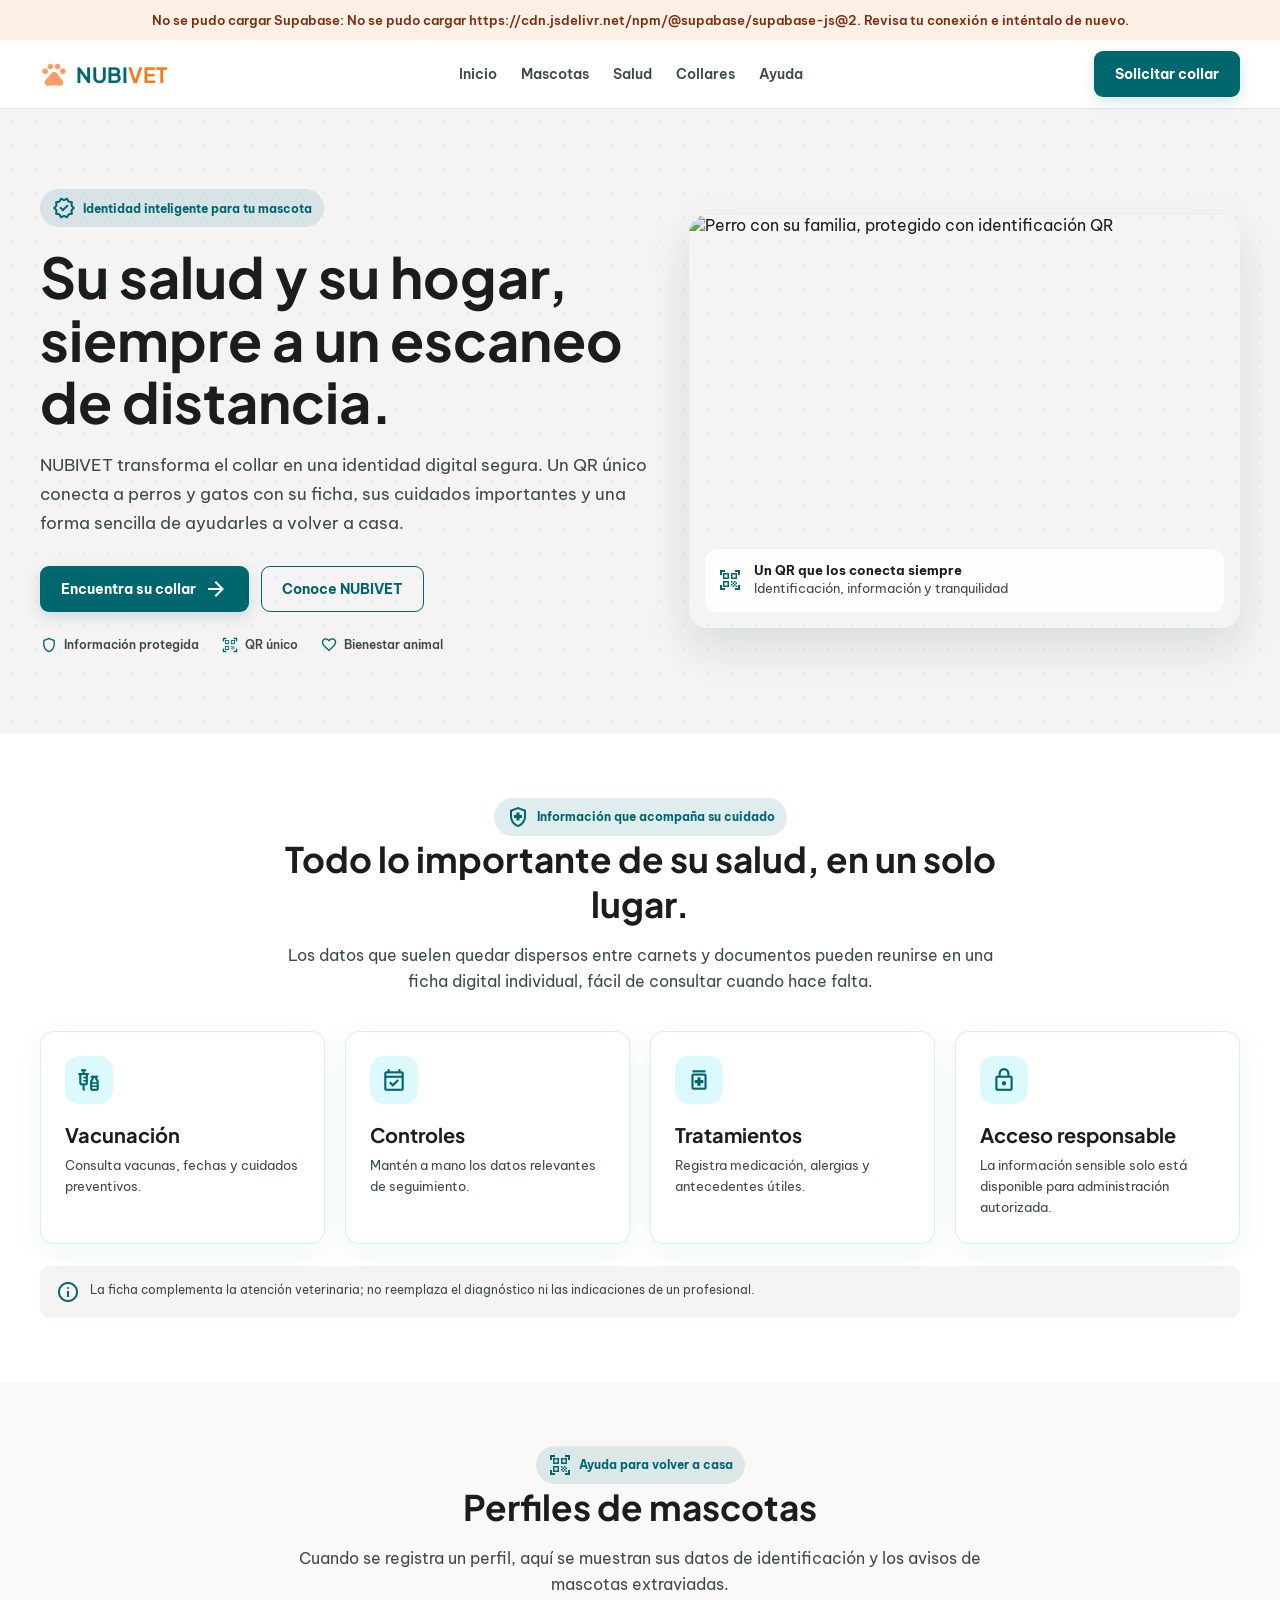
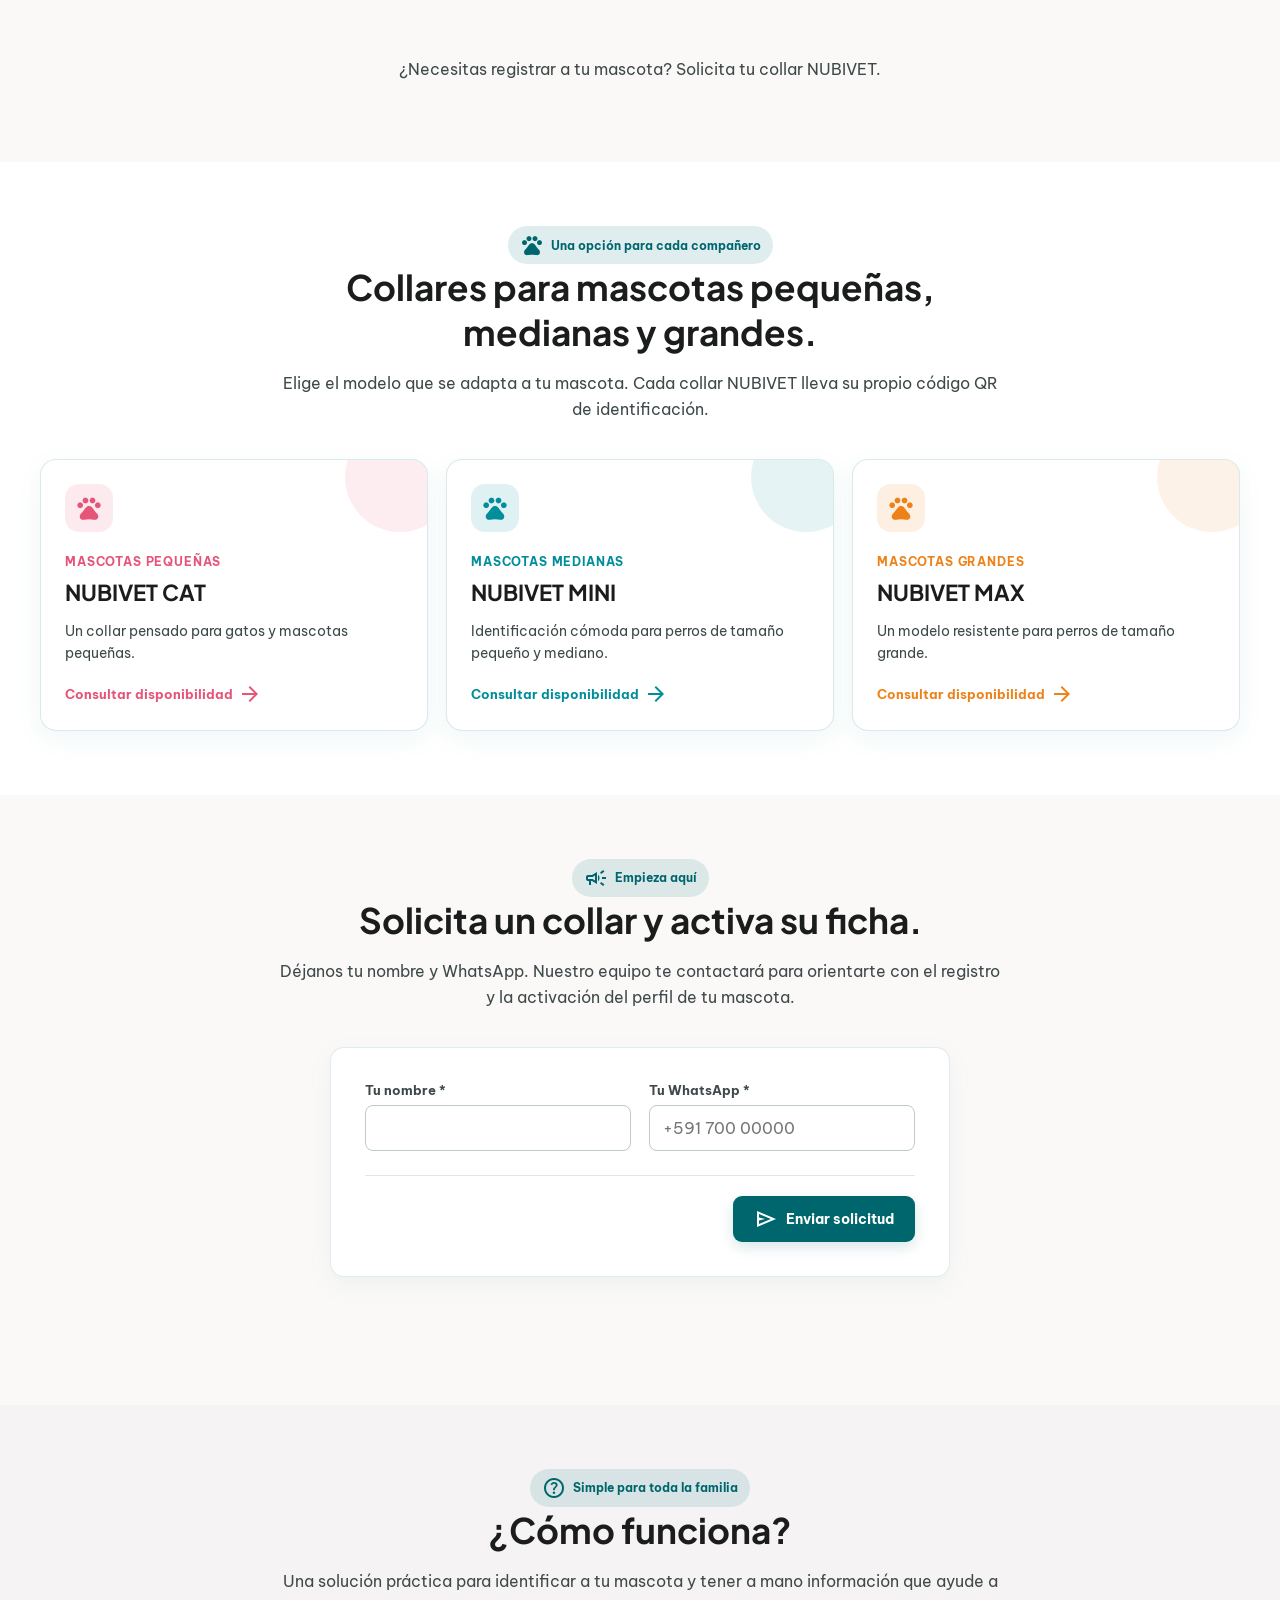
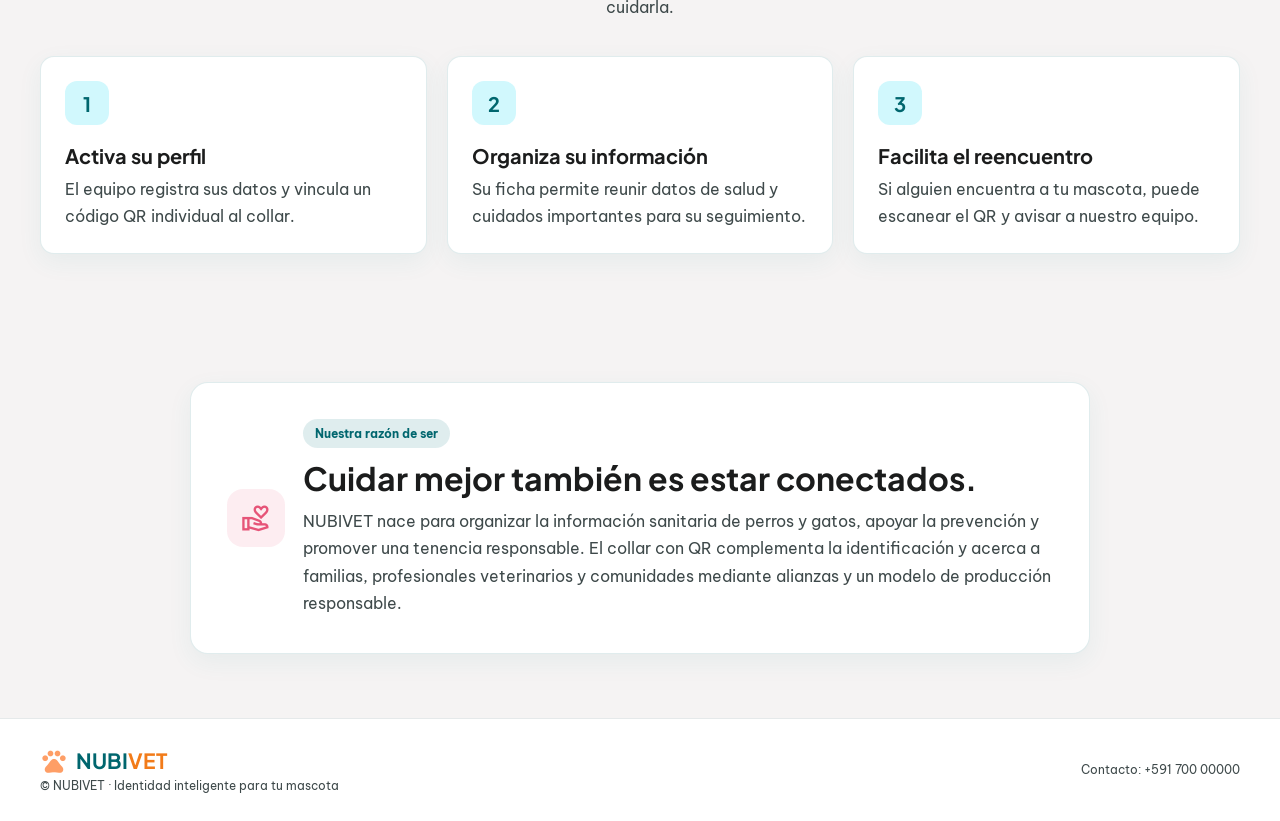
==== index.html @ 635a9600 "Prepare NUBIVET site for deployment Co-authored-by: Copilot <223556219+Copilot@users.noreply.github." ====
<!doctype html>
<html lang="es">
<head>
  <meta charset="utf-8">
  <meta name="viewport" content="width=device-width, initial-scale=1">
  <meta name="description" content="NUBIVET reúne identificación QR e información sanitaria para cuidar mejor a perros y gatos.">
  <meta name="theme-color" content="#00666e">
  <title>NUBIVET | Identidad inteligente para tu mascota</title>
  <link rel="stylesheet" href="styles.css">
  <link href="https://fonts.googleapis.com/css2?family=Material+Symbols+Outlined" rel="stylesheet">
</head>
<body data-page="public" class="page-shell">
  <header class="site-header">
    <div class="container header-inner">
      <a class="brand" href="#inicio"><span class="material-symbols-outlined">pets</span>NUBIVET</a>
      <nav class="desktop-nav" aria-label="Navegación pública">
        <a href="#inicio">Inicio</a><a href="#perdidas">Mascotas</a><a href="#salud">Salud</a><a href="#tamanos">Collares</a><a href="#ayuda">Ayuda</a>
      </nav>
      <a class="btn btn-primary" href="#reportar">Solicitar collar</a>
    </div>
  </header>
  <main>
    <section class="section" data-public-pet-profile hidden></section>
    <section id="inicio" class="hero">
      <div class="container hero-grid">
        <div>
          <div class="eyebrow"><span class="material-symbols-outlined">verified</span>Identidad inteligente para tu mascota</div>
          <h1>Su salud y su hogar, siempre a un escaneo de distancia.</h1>
          <p class="lead">NUBIVET transforma el collar en una identidad digital segura. Un QR único conecta a perros y gatos con su ficha, sus cuidados importantes y una forma sencilla de ayudarles a volver a casa.</p>
          <div class="button-row">
            <a class="btn btn-primary" href="#tamanos">Encuentra su collar <span class="material-symbols-outlined">arrow_forward</span></a>
            <a class="btn btn-secondary" href="#salud">Conoce NUBIVET</a>
          </div>
          <div class="hero-trust"><span><span class="material-symbols-outlined">shield</span>Información protegida</span><span><span class="material-symbols-outlined">qr_code_scanner</span>QR único</span><span><span class="material-symbols-outlined">favorite</span>Bienestar animal</span></div>
        </div>
        <div class="hero-media">
          <img src="https://images.unsplash.com/photo-1552053831-71594a27632d?auto=format&fit=crop&w=1000&q=85" alt="Perro con su familia, protegido con identificación QR">
          <div class="media-note"><span class="material-symbols-outlined">qr_code_scanner</span><div><strong>Un QR que los conecta siempre</strong><br><span class="muted">Identificación, información y tranquilidad</span></div></div>
        </div>
      </div>
    </section>
    <section id="salud" class="section health-section">
      <div class="container">
        <div class="section-heading">
          <div class="eyebrow" style="margin:auto"><span class="material-symbols-outlined">health_and_safety</span>Información que acompaña su cuidado</div>
          <h2>Todo lo importante de su salud, en un solo lugar.</h2>
          <p>Los datos que suelen quedar dispersos entre carnets y documentos pueden reunirse en una ficha digital individual, fácil de consultar cuando hace falta.</p>
        </div>
        <div class="card-grid four">
          <article class="card health-card"><span class="material-symbols-outlined">vaccines</span><h3>Vacunación</h3><p>Consulta vacunas, fechas y cuidados preventivos.</p></article>
          <article class="card health-card"><span class="material-symbols-outlined">event_available</span><h3>Controles</h3><p>Mantén a mano los datos relevantes de seguimiento.</p></article>
          <article class="card health-card"><span class="material-symbols-outlined">medication</span><h3>Tratamientos</h3><p>Registra medicación, alergias y antecedentes útiles.</p></article>
          <article class="card health-card"><span class="material-symbols-outlined">lock</span><h3>Acceso responsable</h3><p>La información sensible solo está disponible para administración autorizada.</p></article>
        </div>
        <div class="health-note"><span class="material-symbols-outlined">info</span><p>La ficha complementa la atención veterinaria; no reemplaza el diagnóstico ni las indicaciones de un profesional.</p></div>
      </div>
    </section>
    <section id="perdidas" class="section">
      <div class="container">
        <div class="section-heading">
          <div class="eyebrow" style="margin:auto"><span class="material-symbols-outlined">qr_code_scanner</span>Ayuda para volver a casa</div>
          <h2>Perfiles de mascotas</h2>
          <p>Cuando se registra un perfil, aquí se muestran sus datos de identificación y los avisos de mascotas extraviadas.</p>
        </div>
        <div id="public-pets" class="card-grid three"></div>
        <p class="muted" style="text-align:center;margin-top:22px">¿Necesitas registrar a tu mascota? <a class="text-link" href="#reportar">Solicita tu collar NUBIVET.</a></p>
      </div>
    </section>
    <section id="tamanos" class="section size-catalog">
      <div class="container">
        <div class="section-heading">
          <div class="eyebrow" style="margin:auto"><span class="material-symbols-outlined">pets</span>Una opción para cada compañero</div>
          <h2>Collares para mascotas pequeñas, medianas y grandes.</h2>
          <p>Elige el modelo que se adapta a tu mascota. Cada collar NUBIVET lleva su propio código QR de identificación.</p>
        </div>
        <div class="size-catalog-grid">
          <article class="size-card size-small"><div class="size-card-icon"><span class="material-symbols-outlined">pets</span></div><span class="size-card-label">Mascotas pequeñas</span><h3>NUBIVET CAT</h3><p>Un collar pensado para gatos y mascotas pequeñas.</p><a class="text-link" data-contact-link href="https://wa.me/59170000000" target="_blank" rel="noopener">Consultar disponibilidad <span class="material-symbols-outlined">arrow_forward</span></a></article>
          <article class="size-card size-medium"><div class="size-card-icon"><span class="material-symbols-outlined">pets</span></div><span class="size-card-label">Mascotas medianas</span><h3>NUBIVET MINI</h3><p>Identificación cómoda para perros de tamaño pequeño y mediano.</p><a class="text-link" data-contact-link href="https://wa.me/59170000000" target="_blank" rel="noopener">Consultar disponibilidad <span class="material-symbols-outlined">arrow_forward</span></a></article>
          <article class="size-card size-large"><div class="size-card-icon"><span class="material-symbols-outlined">pets</span></div><span class="size-card-label">Mascotas grandes</span><h3>NUBIVET MAX</h3><p>Un modelo resistente para perros de tamaño grande.</p><a class="text-link" data-contact-link href="https://wa.me/59170000000" target="_blank" rel="noopener">Consultar disponibilidad <span class="material-symbols-outlined">arrow_forward</span></a></article>
        </div>
      </div>
    </section>
    <section id="reportar" class="section">
      <div class="container">
        <div class="section-heading">
          <div class="eyebrow" style="margin:auto"><span class="material-symbols-outlined">campaign</span>Empieza aquí</div>
          <h2>Solicita un collar y activa su ficha.</h2>
          <p>Déjanos tu nombre y WhatsApp. Nuestro equipo te contactará para orientarte con el registro y la activación del perfil de tu mascota.</p>
        </div>
        <form id="public-report-form" class="form-card" style="max-width:620px">
          <div class="form-grid two">
            <div class="form-field"><label for="public-owner">Tu nombre *</label><input id="public-owner" name="owner" required autocomplete="name"></div>
            <div class="form-field"><label for="public-phone">Tu WhatsApp *</label><input id="public-phone" name="phone" type="tel" required autocomplete="tel" placeholder="+591 700 00000"></div>
          </div>
          <div class="form-actions"><button class="btn btn-primary" type="submit"><span class="material-symbols-outlined">send</span>Enviar solicitud</button></div>
        </form>
      </div>
    </section>
    <section id="ayuda" class="section" style="background:var(--soft)">
      <div class="container">
        <div class="section-heading"><div class="eyebrow" style="margin:auto"><span class="material-symbols-outlined">help</span>Simple para toda la familia</div><h2>¿Cómo funciona?</h2><p>Una solución práctica para identificar a tu mascota y tener a mano información que ayude a cuidarla.</p></div>
        <div class="card-grid three">
          <article class="card"><div class="step-number">1</div><h3>Activa su perfil</h3><p>El equipo registra sus datos y vincula un código QR individual al collar.</p></article>
          <article class="card"><div class="step-number">2</div><h3>Organiza su información</h3><p>Su ficha permite reunir datos de salud y cuidados importantes para su seguimiento.</p></article>
          <article class="card"><div class="step-number">3</div><h3>Facilita el reencuentro</h3><p>Si alguien encuentra a tu mascota, puede escanear el QR y avisar a nuestro equipo.</p></article>
        </div>
      </div>
    </section>
    <section class="section mission-section">
      <div class="container mission-card"><div class="mission-icon"><span class="material-symbols-outlined">volunteer_activism</span></div><div><div class="eyebrow">Nuestra razón de ser</div><h2>Cuidar mejor también es estar conectados.</h2><p>NUBIVET nace para organizar la información sanitaria de perros y gatos, apoyar la prevención y promover una tenencia responsable. El collar con QR complementa la identificación y acerca a familias, profesionales veterinarios y comunidades mediante alianzas y un modelo de producción responsable.</p></div></div>
    </section>
  </main>
  <footer class="site-footer"><div class="container footer-inner"><div><a class="brand" href="#inicio"><span class="material-symbols-outlined">pets</span>NUBIVET</a><div>© <span data-year></span> NUBIVET · Identidad inteligente para tu mascota</div></div><span>Contacto: <a data-contact-text href="https://wa.me/59170000000" target="_blank" rel="noopener">+591 700 00000</a></span></div></footer>
  <nav class="mobile-nav" aria-label="Navegación móvil"><a class="active" href="#inicio"><span class="material-symbols-outlined">home</span>Inicio</a><a href="#perdidas"><span class="material-symbols-outlined">pets</span>Mascotas</a><a href="#salud"><span class="material-symbols-outlined">health_and_safety</span>Salud</a><a href="#tamanos"><span class="material-symbols-outlined">shopping_bag</span>Collares</a></nav>
  <script src="app.js"></script>
</body>
</html>
---- styles.css ----
@import url('https://fonts.googleapis.com/css2?family=Be+Vietnam+Pro:wght@400;500;600;700&family=Plus+Jakarta+Sans:wght@600;700;800&display=swap');

:root { --cream:#fbf9f8; --surface:#fff; --soft:#f5f3f3; --ink:#1b1c1c; --muted:#3e494a; --teal:#00666e; --teal-deep:#1d8089; --cyan:#9af0fa; --orange:#fe9e66; --rust:#944a19; --red:#ba1a1a; --red-soft:#ffdad6; --line:#bdc9ca; }
* { box-sizing:border-box; }
html { scroll-behavior:smooth; }
body { margin:0; background:var(--cream); color:var(--ink); font-family:'Be Vietnam Pro',sans-serif; }
h1,h2,h3,h4 { font-family:'Plus Jakarta Sans',sans-serif; }
a { color:inherit; text-decoration:none; }
button,input,select,textarea { font:inherit; }
.page-shell { min-height:100vh; display:flex; flex-direction:column; }
.container { width:min(1200px,calc(100% - 32px)); margin-inline:auto; }
.site-header { position:sticky; top:0; z-index:30; background:rgba(255,255,255,.94); backdrop-filter:blur(12px); border-bottom:1px solid rgba(189,201,202,.45); }
.header-inner { min-height:68px; display:flex; align-items:center; justify-content:space-between; gap:16px; }
.brand { display:inline-flex; align-items:center; gap:8px; color:var(--teal); font:700 21px 'Plus Jakarta Sans',sans-serif; }
.brand .material-symbols-outlined { color:var(--orange); font-size:28px; }
.brand-name { display:inline-flex; }
.brand-name span:last-child { color:#f27b19; }
.cloud-notice { position:relative; z-index:45; display:flex; justify-content:center; padding:12px 18px; color:#07545b; background:#e2f4f3; text-align:center; font-size:13px; font-weight:600; }
.cloud-notice.error { color:#7c2d12; background:#fff0e5; }
.cloud-notice[hidden] { display:none; }
body[data-page="panel"]:not(.cloud-ready) .dashboard-layout { display:none; }
.desktop-nav { display:none; align-items:center; gap:24px; color:var(--muted); font-size:14px; font-weight:600; }
.desktop-nav a:hover,.text-link:hover { color:var(--teal); }
.nav-actions { display:flex; align-items:center; gap:8px; }
.icon-btn { width:40px; height:40px; display:grid; place-items:center; border:0; background:transparent; color:var(--teal); cursor:pointer; border-radius:50%; }
.icon-btn:hover { background:var(--soft); }
main { flex:1; }
.hero { background:var(--soft); position:relative; overflow:hidden; padding:56px 0 64px; }
.hero::before { content:''; position:absolute; inset:0; opacity:.35; background-image:radial-gradient(var(--cyan) 1px,transparent 1px); background-size:24px 24px; }
.hero-grid { position:relative; display:grid; gap:40px; align-items:center; }
.hero-trust { display:flex; flex-wrap:wrap; gap:14px 22px; margin-top:24px; color:var(--muted); font-size:12px; font-weight:600; }
.hero-trust span { display:inline-flex; align-items:center; gap:6px; }
.hero-trust .material-symbols-outlined { color:var(--teal); font-size:18px; }
.eyebrow,.status-chip { display:inline-flex; align-items:center; gap:7px; width:max-content; border-radius:999px; padding:7px 12px; font-size:12px; font-weight:700; }
.eyebrow { color:var(--teal); background:rgba(29,128,137,.14); }
.hero h1 { font-size:clamp(2rem,7vw,3.5rem); line-height:1.12; margin:18px 0; max-width:680px; }
.lead { color:var(--muted); font-size:17px; line-height:1.7; max-width:650px; }
.button-row { display:flex; flex-wrap:wrap; gap:12px; margin-top:28px; }
.btn { display:inline-flex; align-items:center; justify-content:center; gap:8px; min-height:46px; padding:0 20px; border:1px solid transparent; border-radius:9px; cursor:pointer; font-weight:700; font-size:14px; transition:.2s ease; }
.btn-primary { color:#fff; background:var(--teal); box-shadow:0 5px 14px rgba(0,102,110,.16); }
.btn-primary:hover { background:var(--teal-deep); transform:translateY(-1px); }
.btn-secondary { color:var(--teal); border-color:var(--teal); background:transparent; }
.btn-secondary:hover { background:rgba(0,102,110,.07); }
.btn-danger { background:var(--red); color:#fff; }
.hero-media { position:relative; border-radius:18px; overflow:hidden; box-shadow:0 18px 45px rgba(0,60,65,.12); }
.hero-media img { display:block; width:100%; aspect-ratio:4/3; object-fit:cover; }
.media-note { position:absolute; left:16px; right:16px; bottom:16px; display:flex; align-items:center; gap:12px; padding:13px; border-radius:12px; background:rgba(255,255,255,.91); backdrop-filter:blur(10px); font-size:13px; }
.media-note .material-symbols-outlined { color:var(--teal); }
.section { padding:64px 0; }
.section-heading { text-align:center; max-width:720px; margin:0 auto 36px; }
.section-heading h2 { font-size:clamp(1.65rem,5vw,2.2rem); margin:0 0 10px; }
.section-heading p,.muted { color:var(--muted); line-height:1.65; }
.card-grid { display:grid; grid-template-columns:1fr; gap:20px; }
.card-grid.four { grid-template-columns:1fr; }
.health-section { background:#fff; }
.health-card .material-symbols-outlined { display:grid; place-items:center; width:48px; height:48px; margin-bottom:18px; border-radius:14px; color:var(--teal); background:rgba(154,240,250,.35); font-size:26px; }
.health-card h3 { margin-bottom:8px; }
.health-card p { color:var(--muted); font-size:13px; line-height:1.65; }
.health-note { display:flex; align-items:flex-start; gap:10px; margin-top:22px; padding:14px 16px; border-radius:10px; color:var(--muted); background:var(--soft); font-size:12px; line-height:1.6; }
.health-note .material-symbols-outlined { flex:0 0 auto; color:var(--teal); }
.health-note p { margin:0; }
.mission-section { background:var(--soft); }
.mission-card { display:grid; gap:18px; align-items:center; max-width:900px; padding:28px; border:1px solid rgba(0,102,110,.12); border-radius:18px; background:#fff; box-shadow:0 8px 24px rgba(45,139,148,.07); }
.mission-icon { display:grid; place-items:center; width:58px; height:58px; border-radius:16px; color:#e65478; background:rgba(230,84,120,.1); }
.mission-icon .material-symbols-outlined { font-size:30px; }
.mission-card h2 { margin:10px 0; font-size:clamp(1.5rem,4vw,2rem); }
.mission-card p { margin:0; color:var(--muted); line-height:1.7; }
.card { background:var(--surface); border:1px solid rgba(0,102,110,.12); border-radius:14px; padding:24px; box-shadow:0 8px 24px rgba(45,139,148,.07); }
.step-number { width:44px; height:44px; display:grid; place-items:center; margin-bottom:18px; border-radius:12px; color:var(--teal); background:rgba(154,240,250,.45); font:700 20px 'Plus Jakarta Sans',sans-serif; }
.card h3 { margin:0 0 8px; font-size:20px; }
.card p { margin:0; color:var(--muted); line-height:1.65; }
.photo-strip { aspect-ratio:4/3; margin-top:20px; border-radius:9px; overflow:hidden; background:var(--soft); }
.photo-strip img { width:100%; height:100%; object-fit:contain; background:var(--soft); }
.site-footer { margin-top:auto; padding:28px 0 88px; border-top:1px solid rgba(189,201,202,.4); background:#fff; }
.footer-inner { display:flex; flex-direction:column; gap:18px; color:var(--muted); font-size:12px; }
.footer-links { display:flex; flex-wrap:wrap; gap:18px; }
.mobile-nav { position:fixed; left:0; right:0; bottom:0; z-index:25; display:flex; justify-content:space-around; padding:8px 10px calc(8px + env(safe-area-inset-bottom)); background:rgba(255,255,255,.96); border-top:1px solid rgba(189,201,202,.5); box-shadow:0 -4px 16px rgba(0,0,0,.06); }
.mobile-nav a { display:flex; flex-direction:column; align-items:center; gap:2px; padding:5px 9px; border-radius:10px; color:var(--muted); font-size:10px; font-weight:600; }
.mobile-nav a.active { color:#fff; background:var(--teal-deep); }
.page-title { padding:44px 0 28px; text-align:center; }
.page-title h1 { margin:0 0 12px; font-size:clamp(1.9rem,6vw,2.7rem); }
.form-card { max-width:820px; margin:0 auto 64px; padding:22px; background:#fff; border:1px solid rgba(0,102,110,.12); border-radius:14px; box-shadow:0 8px 24px rgba(45,139,148,.07); }
.form-grid { display:grid; gap:18px; }
.form-field label { display:block; margin-bottom:7px; color:var(--muted); font-size:13px; font-weight:700; }
.form-field input,.form-field select,.form-field textarea { width:100%; border:1px solid var(--line); border-radius:8px; padding:12px 13px; color:var(--ink); background:#fff; outline:0; }
.form-field textarea { min-height:120px; resize:vertical; }
.form-field input:focus,.form-field select:focus,.form-field textarea:focus { border-color:var(--teal); box-shadow:0 0 0 3px rgba(0,102,110,.12); }
.upload { display:grid; place-items:center; min-height:130px; border:2px dashed rgba(0,102,110,.35); border-radius:9px; color:var(--teal); text-align:center; cursor:pointer; background:var(--soft); }
.upload input { display:none; }
.form-actions { display:flex; justify-content:flex-end; gap:12px; margin-top:24px; padding-top:20px; border-top:1px solid rgba(189,201,202,.45); }
.profile-wrap { max-width:620px; margin:0 auto 64px; background:#fff; box-shadow:0 10px 28px rgba(45,139,148,.1); }
.pet-profile-link { display:block; }
.pet-profile-link:hover h3 { color:var(--teal); }
[data-public-pet-profile] { max-width:620px; margin-inline:auto; padding-top:42px; }
[data-public-pet-profile][hidden] { display:none; }
[data-public-pet-profile] .profile-photo { border-radius:14px 14px 0 0; overflow:hidden; }
[data-public-pet-profile] .profile-photo img { aspect-ratio:4/3; }
[data-public-pet-profile] .profile-content { background:#fff; border:1px solid rgba(0,102,110,.12); border-top:0; border-radius:0 0 14px 14px; box-shadow:0 8px 24px rgba(45,139,148,.07); }
[data-public-pet-profile] .profile-content h1 { margin:0; font-size:32px; }
.profile-only > *:not(main),.profile-only main > *:not([data-public-pet-profile]) { display:none; }
.profile-only main { min-height:100vh; }
.profile-only [data-public-pet-profile] { padding:32px 16px 64px; }
.lost-banner { display:flex; justify-content:center; align-items:center; gap:8px; padding:13px 16px; color:#fff; background:var(--red); font:700 17px 'Plus Jakarta Sans',sans-serif; text-align:center; }
.profile-photo { position:relative; }
.profile-photo img { display:block; width:100%; aspect-ratio:4/3; object-fit:contain; background:var(--soft); }
.profile-caption { position:absolute; left:0; right:0; bottom:0; padding:28px 20px 18px; color:#fff; background:linear-gradient(transparent,rgba(0,0,0,.65)); }
.profile-caption h1 { margin:0 0 3px; font-size:32px; }
.profile-content { display:grid; gap:22px; padding:22px; }
.profile-actions { display:flex; flex-wrap:wrap; gap:10px; }
.profile-actions .btn { flex:1 1 180px; }
.profile-content h2 { margin:0 0 7px; color:var(--teal); font-size:13px; letter-spacing:.06em; }
.profile-content p,.profile-content li { color:var(--muted); line-height:1.6; }
.profile-content ul { margin:0; padding-left:20px; }
.action-stack { display:grid; gap:10px; }
.whatsapp { background:#25d366; color:#fff; }
.dashboard-layout { display:flex; min-height:100vh; }
.dashboard-sidebar { display:none; width:250px; flex:0 0 250px; padding:24px 14px; background:var(--soft); border-right:1px solid rgba(189,201,202,.45); }
.dashboard-sidebar .admin-nav { display:grid; gap:7px; margin-top:26px; }
.admin-nav-button { display:flex; align-items:center; gap:10px; width:100%; padding:12px; border:0; border-radius:8px; color:var(--muted); background:transparent; text-align:left; font-size:14px; font-weight:600; cursor:pointer; }
.admin-nav-button.active,.admin-nav-button:hover { color:#fff; background:var(--teal-deep); }
.admin-view { display:none; }
.admin-view.active { display:block; animation:admin-view-in .18s ease-out; }
.dashboard-mobile-header { display:flex; align-items:center; justify-content:space-between; margin-bottom:24px; }
.dashboard-number { display:block; margin:14px 0 4px; color:var(--teal); font:700 32px 'Plus Jakarta Sans',sans-serif; }
.acquisition-card { display:flex; align-items:center; justify-content:space-between; gap:18px; margin-top:24px; }
@keyframes admin-view-in { from { opacity:0; transform:translateY(5px); } to { opacity:1; transform:none; } }
.dashboard-sidebar nav { display:grid; gap:7px; margin-top:26px; }
.dashboard-sidebar a { display:flex; align-items:center; gap:10px; padding:12px; border-radius:8px; color:var(--muted); font-size:14px; font-weight:600; }
.dashboard-sidebar a.active,.dashboard-sidebar a:hover { color:#fff; background:var(--teal-deep); }
.dashboard-main { flex:1; min-width:0; padding:24px 16px 88px; }
.dashboard-header { display:flex; flex-direction:column; gap:16px; margin-bottom:24px; }
.dashboard-header h1 { margin:0 0 6px; font-size:clamp(1.7rem,5vw,2.2rem); }
.search { width:100%; padding:12px 14px; border:1px solid var(--line); border-radius:8px; background:#fff; }
.stats { display:grid; grid-template-columns:1fr; gap:16px; margin-bottom:28px; }
.stat strong { display:block; margin-top:8px; color:var(--teal); font:700 34px 'Plus Jakarta Sans',sans-serif; }
.stat.alert strong { color:var(--red); }
.stat.success strong { color:var(--rust); }
.report-grid { display:grid; grid-template-columns:1fr; gap:18px; }
.report-card { padding:0; overflow:hidden; }
.report-card img { display:block; width:100%; height:220px; object-fit:contain; background:var(--soft); }
.report-card .photo-strip img { height:100%; }
.photo-strip img { height:100%; object-fit:contain; background:var(--soft); }
.report-body { padding:18px; }
.report-body h3 { margin:0 0 4px; }
.report-body p { margin:0 0 12px; color:var(--muted); font-size:13px; }
.report-meta { display:grid; gap:6px; color:var(--muted); font-size:13px; }
.status-chip { color:#fff; background:var(--red); }
.status-chip.seen { background:var(--rust); }
.report-head { display:flex; align-items:start; justify-content:space-between; gap:10px; }
.report-badges { display:grid; justify-items:end; gap:6px; flex:0 0 auto; }
.size-chip { width:max-content; border-radius:999px; padding:6px 10px; color:var(--teal); background:rgba(0,102,110,.1); font-size:11px; font-weight:700; }
.upload.has-preview { padding:12px; gap:10px; }
.upload-preview { display:block; width:auto !important; max-width:100%; max-height:240px; object-fit:contain; border-radius:8px; background:#fff; }
.size-catalog { background:#fff; }
.size-catalog-grid { display:grid; grid-template-columns:1fr; gap:18px; }
.size-card { position:relative; overflow:hidden; padding:24px; border:1px solid rgba(0,102,110,.14); border-radius:16px; background:#fff; box-shadow:0 8px 24px rgba(45,139,148,.07); }
.size-card::after { position:absolute; right:-28px; top:-38px; width:110px; height:110px; border-radius:50%; background:var(--size-accent); opacity:.1; content:''; }
.size-card-icon { display:grid; place-items:center; width:48px; height:48px; margin-bottom:18px; border-radius:14px; color:var(--size-accent); background:color-mix(in srgb,var(--size-accent),transparent 88%); }
.size-card-icon .material-symbols-outlined { font-size:28px; }
.size-card-label { color:var(--size-accent); font-size:12px; font-weight:700; text-transform:uppercase; letter-spacing:.07em; }
.size-card h3 { margin:8px 0; font-size:22px; }
.size-card p { min-height:48px; color:var(--muted); font-size:14px; line-height:1.6; }
.size-card .text-link { display:inline-flex; align-items:center; gap:5px; color:var(--size-accent); font-size:13px; font-weight:700; }
.size-small { --size-accent:#e65478; }
.size-medium { --size-accent:#008e9b; }
.size-large { --size-accent:#ed8219; }
.modal-backdrop { position:fixed; inset:0; z-index:60; display:grid; place-items:center; padding:20px; background:rgba(27,28,28,.52); backdrop-filter:blur(8px); }
.modal { width:min(100%,420px); padding:24px; border-radius:14px; background:#fff; box-shadow:0 20px 60px rgba(0,0,0,.2); }
.modal h2 { margin:0 0 8px; }
.modal p { color:var(--muted); font-size:14px; line-height:1.5; }
.modal-actions { display:flex; justify-content:flex-end; gap:10px; margin-top:18px; }
.error-message { min-height:20px; color:var(--red); font-size:13px; }
.toast { position:fixed; right:16px; bottom:82px; z-index:70; max-width:calc(100% - 32px); padding:13px 16px; border-radius:9px; color:#fff; background:var(--teal); box-shadow:0 8px 24px rgba(0,0,0,.16); }
.admin-columns { display:grid; grid-template-columns:minmax(0,1.4fr) minmax(280px,.8fr); gap:20px; align-items:start; }
.admin-columns .form-card h2,.admin-request-panel h2 { margin:0 0 16px; font-size:20px; }
.request-list { display:grid; gap:10px; }
.request-item { display:grid; grid-template-columns:minmax(0,1fr) auto; gap:8px 12px; align-items:center; padding:14px 0; border-bottom:1px solid rgba(189,201,202,.45); }
.request-item:last-child { border-bottom:0; }
.request-item strong { font-size:14px; }
.request-item p { margin:3px 0 0; color:var(--muted); font-size:12px; }
.request-status { width:max-content; padding:5px 8px; border-radius:999px; color:#fff; background:var(--orange); font-size:11px; font-weight:700; }
.request-status.approved { background:var(--teal); }
.request-status.rejected { background:var(--red); }
.medical-fields { margin-top:20px; padding:18px; border:1px solid rgba(0,102,110,.15); border-radius:10px; }
.medical-fields legend { padding:0 8px; color:var(--teal); font-weight:700; }
.medical-note { margin:14px 0 0; font-size:12px; }
.public-toggle { display:flex !important; align-items:center; gap:7px; margin-top:9px; color:var(--teal) !important; cursor:pointer; }
.public-toggle input { width:auto !important; accent-color:var(--teal); }
.private-note { display:block; margin-top:9px; color:var(--muted); font-size:12px; font-weight:600; }
.owner-list-heading { margin:24px 0 8px; font-size:20px; font-family:'Plus Jakarta Sans',sans-serif; }
.public-medical { padding-top:8px; border-top:1px solid rgba(189,201,202,.45); }
.public-medical h2 { margin-top:14px; }
.request-actions { grid-column:1 / -1; display:flex; gap:8px; }
.btn-small { min-height:34px; padding:0 12px; font-size:12px; }
.empty-state { padding:12px 0; font-size:13px; }
.admin-mobile-nav { overflow-x:auto; justify-content:flex-start; gap:4px; }
.admin-mobile-nav .admin-nav-button { flex:0 0 auto; min-width:66px; flex-direction:column; gap:2px; padding:6px 8px; font-size:10px; }
.admin-mobile-nav .material-symbols-outlined { font-size:20px; }
.public-exit { margin-top:8px; color:var(--teal) !important; }
.owner-directory { margin-top:20px; }
.owner-directory h2 { margin:0; font-size:20px; }
.cover-editor { display:grid; gap:18px; max-width:760px; margin:0; }
.cover-editor input[type="file"] { margin-top:12px; }
.cover-preview { display:block; width:100%; max-height:360px; object-fit:cover; border-radius:10px; background:var(--soft); }
.cover-preview[hidden] { display:none; }
.cover-actions { display:flex; flex-wrap:wrap; justify-content:flex-end; gap:10px; }
.qr-result { display:grid; grid-template-columns:1fr auto; gap:18px; align-items:center; margin:20px 0 0; }
.qr-result h2 { margin:10px 0 0; font-size:20px; }
.qr-output { display:grid; place-items:center; min-width:220px; min-height:220px; padding:10px; background:#fff; border:1px solid var(--line); }
.qr-result .button-row { grid-column:1 / -1; margin-top:0; }
@media (min-width:640px) { .container { width:min(1200px,calc(100% - 48px)); } .card-grid,.stats { grid-template-columns:repeat(2,1fr); } .card-grid.four { grid-template-columns:repeat(2,1fr); } .form-card { padding:34px; } .form-grid.two { grid-template-columns:repeat(2,1fr); } .mission-card { grid-template-columns:auto 1fr; padding:36px; } }
@media (min-width:640px) { .size-catalog-grid { grid-template-columns:repeat(3,1fr); } }
@media (min-width:900px) { .desktop-nav { display:flex; } .mobile-nav { display:none; } .hero { padding:80px 0; } .hero-grid { grid-template-columns:1.05fr .95fr; } .card-grid.three,.report-grid { grid-template-columns:repeat(3,1fr); } .card-grid.four { grid-template-columns:repeat(4,1fr); } .footer-inner { flex-direction:row; justify-content:space-between; align-items:center; } .site-footer { padding-bottom:28px; } .dashboard-sidebar { display:flex; flex-direction:column; } .dashboard-mobile-header { display:none; } .dashboard-main { padding:36px; } .dashboard-header { flex-direction:row; align-items:center; justify-content:space-between; } .search { width:min(380px,100%); } .stats { grid-template-columns:repeat(3,1fr); } }
@media (max-width:899px) { .admin-columns { grid-template-columns:1fr; } }
@media (max-width:639px) { .acquisition-card { align-items:stretch; flex-direction:column; } .request-item { grid-template-columns:1fr auto; } .request-status { align-self:start; } }
@media (max-width:639px) { .qr-result { grid-template-columns:1fr; } .qr-output { justify-self:center; } }
@media print { body * { visibility:hidden; } [data-qr-result], [data-qr-result] * { visibility:visible; } [data-qr-result] { position:absolute; inset:0; box-shadow:none; } [data-qr-result] .button-row { display:none; } }
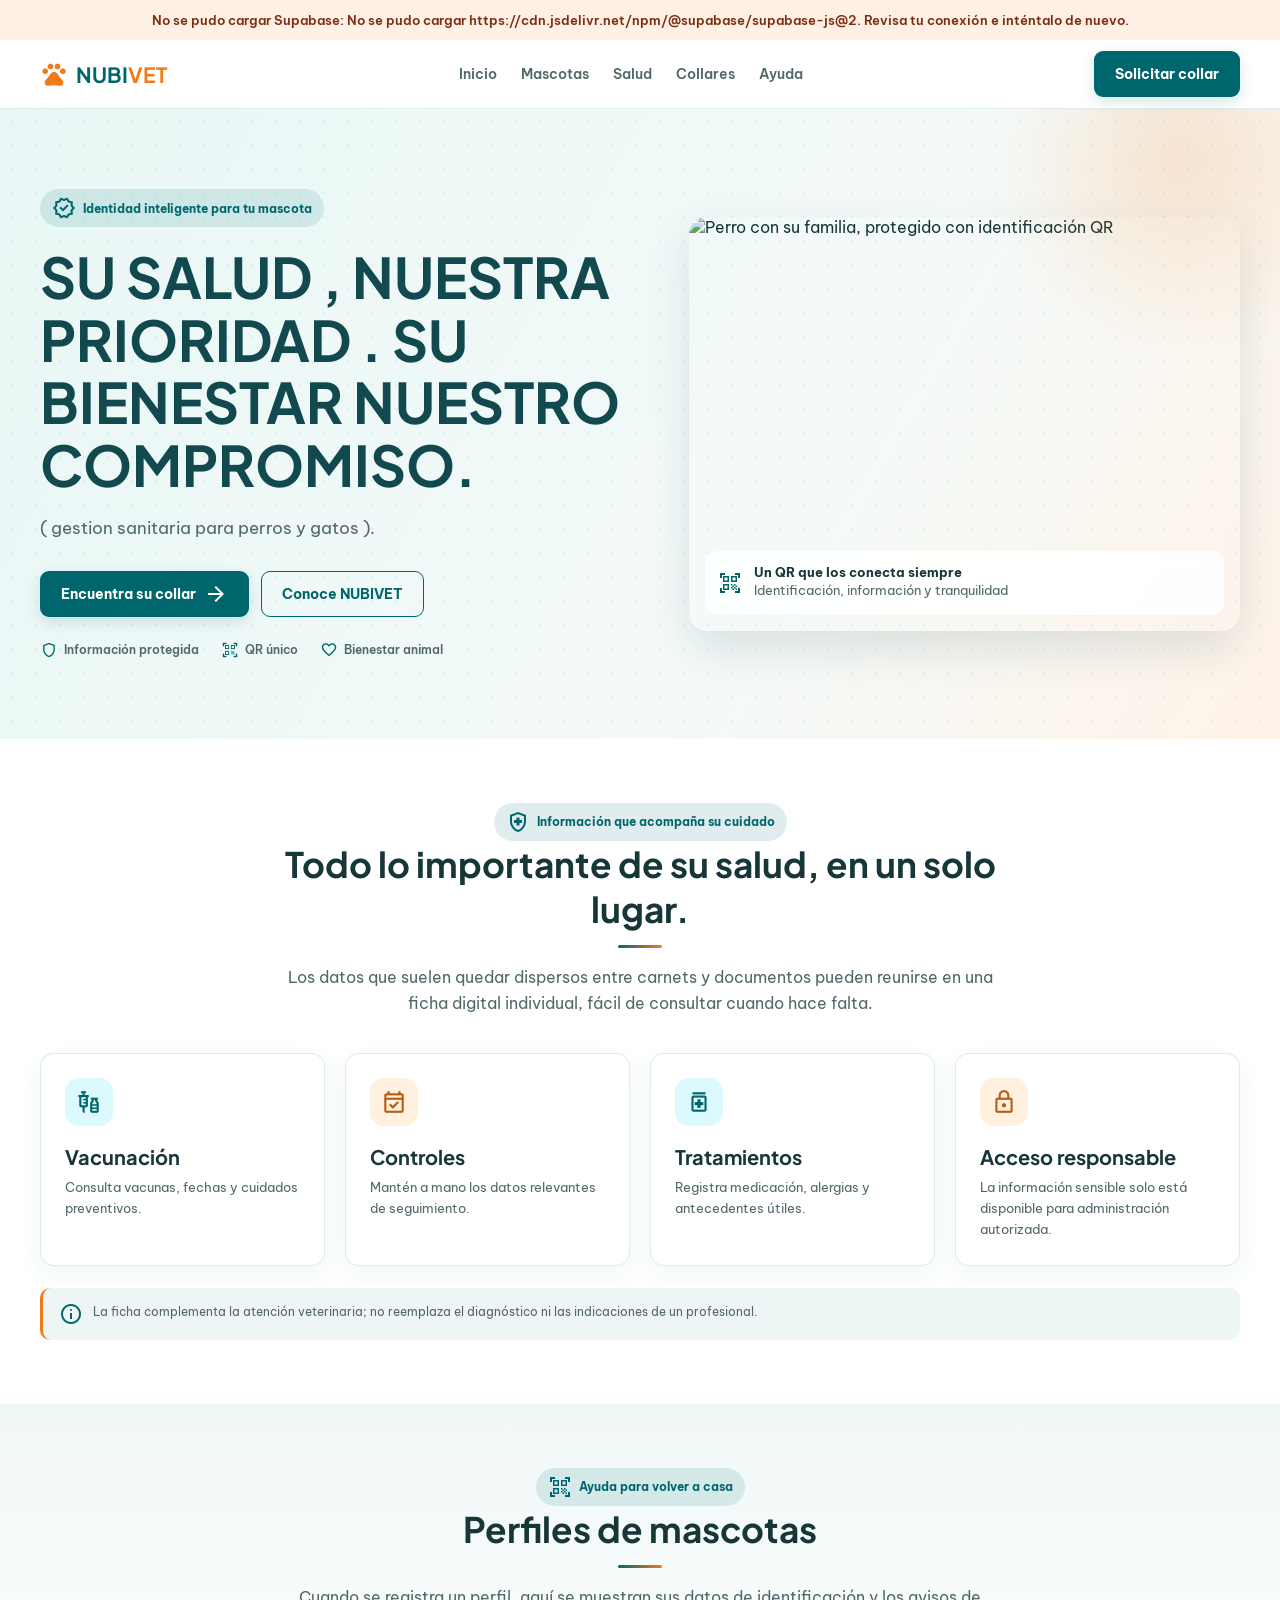
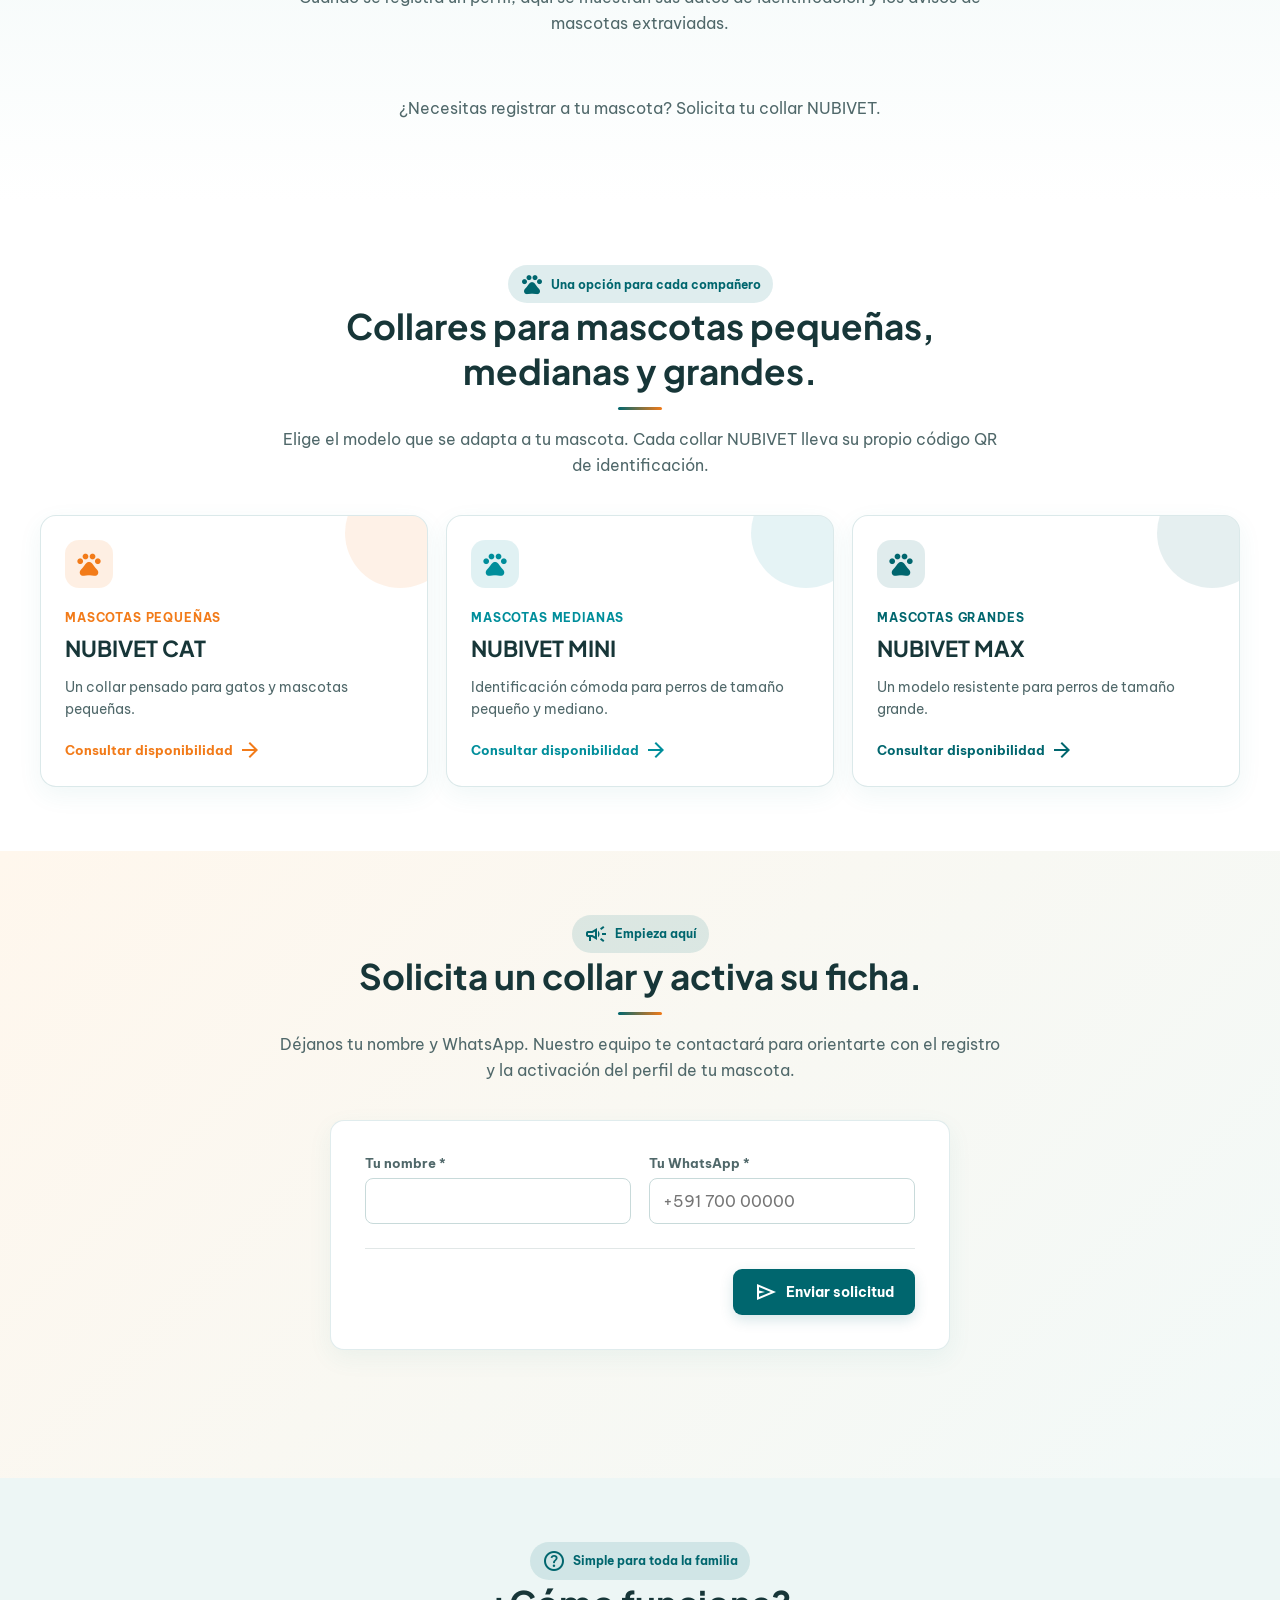
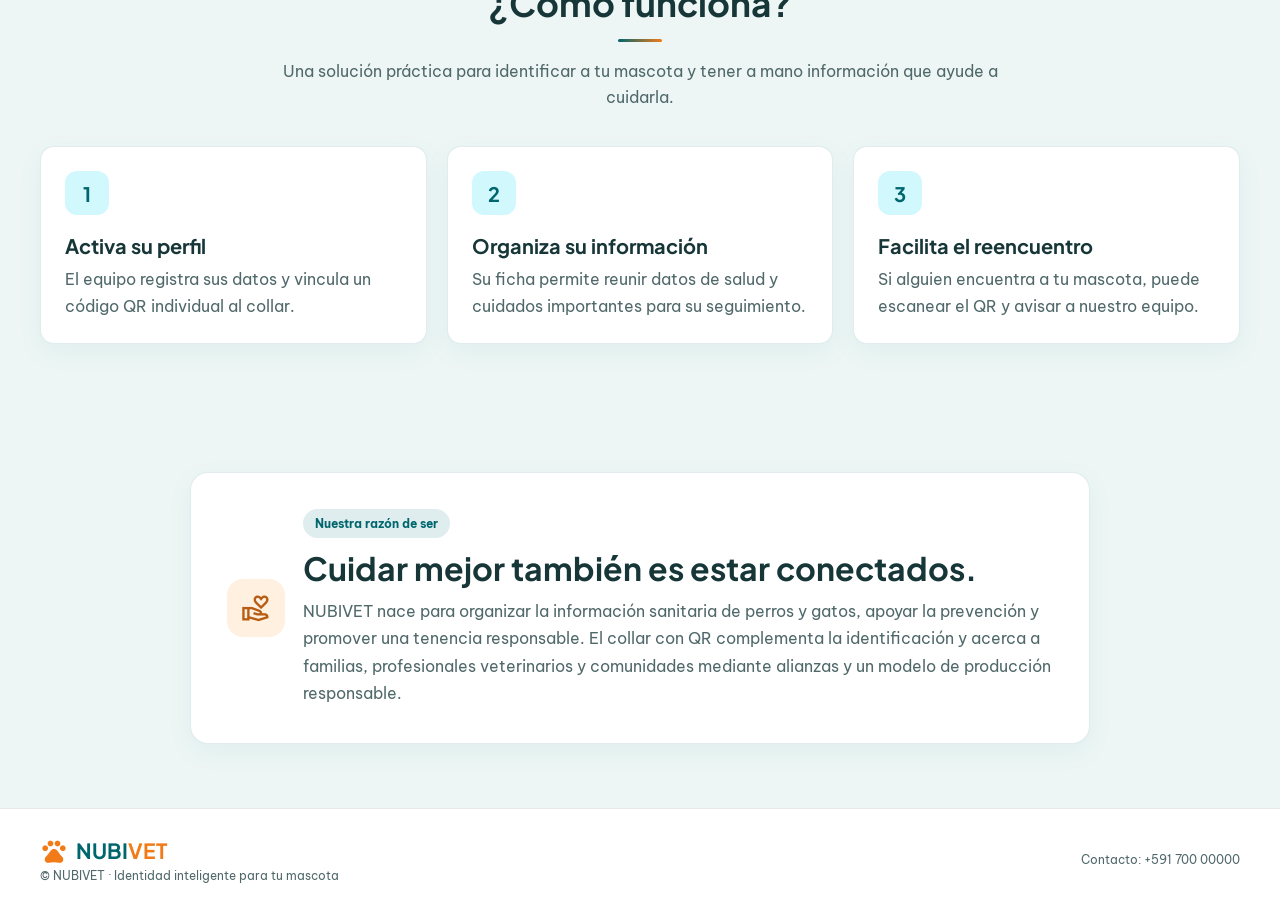
==== commit abe3b166: "Update homepage copy Co-authored-by: Copilot <223556219+Copilot@users.noreply.github.com>" ====
--- a/index.html
+++ b/index.html
@@ -25,8 +25,8 @@
       <div class="container hero-grid">
         <div>
           <div class="eyebrow"><span class="material-symbols-outlined">verified</span>Identidad inteligente para tu mascota</div>
-          <h1>Su salud y su hogar, siempre a un escaneo de distancia.</h1>
-          <p class="lead">NUBIVET transforma el collar en una identidad digital segura. Un QR único conecta a perros y gatos con su ficha, sus cuidados importantes y una forma sencilla de ayudarles a volver a casa.</p>
+          <h1>SU SALUD , NUESTRA PRIORIDAD . SU BIENESTAR NUESTRO COMPROMISO.</h1>
+          <p class="lead">( gestion sanitaria para perros y gatos ).</p>
           <div class="button-row">
             <a class="btn btn-primary" href="#tamanos">Encuentra su collar <span class="material-symbols-outlined">arrow_forward</span></a>
             <a class="btn btn-secondary" href="#salud">Conoce NUBIVET</a>
--- a/styles.css
+++ b/styles.css
@@ -1,6 +1,6 @@
 @import url('https://fonts.googleapis.com/css2?family=Be+Vietnam+Pro:wght@400;500;600;700&family=Plus+Jakarta+Sans:wght@600;700;800&display=swap');
 
-:root { --cream:#fbf9f8; --surface:#fff; --soft:#f5f3f3; --ink:#1b1c1c; --muted:#3e494a; --teal:#00666e; --teal-deep:#1d8089; --cyan:#9af0fa; --orange:#fe9e66; --rust:#944a19; --red:#ba1a1a; --red-soft:#ffdad6; --line:#bdc9ca; }
+:root { --cream:#f7fbfa; --surface:#fff; --soft:#edf6f5; --ink:#173638; --muted:#50686a; --teal:#00666e; --teal-deep:#1d8089; --cyan:#9af0fa; --orange:#f27b19; --rust:#944a19; --red:#ba1a1a; --red-soft:#ffdad6; --line:#c8dada; }
 * { box-sizing:border-box; }
 html { scroll-behavior:smooth; }
 body { margin:0; background:var(--cream); color:var(--ink); font-family:'Be Vietnam Pro',sans-serif; }
@@ -9,7 +9,7 @@
 button,input,select,textarea { font:inherit; }
 .page-shell { min-height:100vh; display:flex; flex-direction:column; }
 .container { width:min(1200px,calc(100% - 32px)); margin-inline:auto; }
-.site-header { position:sticky; top:0; z-index:30; background:rgba(255,255,255,.94); backdrop-filter:blur(12px); border-bottom:1px solid rgba(189,201,202,.45); }
+.site-header { position:sticky; top:0; z-index:30; background:rgba(255,255,255,.94); backdrop-filter:blur(12px); border-bottom:1px solid rgba(0,102,110,.12); }
 .header-inner { min-height:68px; display:flex; align-items:center; justify-content:space-between; gap:16px; }
 .brand { display:inline-flex; align-items:center; gap:8px; color:var(--teal); font:700 21px 'Plus Jakarta Sans',sans-serif; }
 .brand .material-symbols-outlined { color:var(--orange); font-size:28px; }
@@ -25,9 +25,11 @@
 .icon-btn { width:40px; height:40px; display:grid; place-items:center; border:0; background:transparent; color:var(--teal); cursor:pointer; border-radius:50%; }
 .icon-btn:hover { background:var(--soft); }
 main { flex:1; }
-.hero { background:var(--soft); position:relative; overflow:hidden; padding:56px 0 64px; }
+.hero { background:linear-gradient(120deg,#e8f7f5 0%,#f4faf9 62%,#fff3e8 100%); position:relative; overflow:hidden; padding:56px 0 64px; }
 .hero::before { content:''; position:absolute; inset:0; opacity:.35; background-image:radial-gradient(var(--cyan) 1px,transparent 1px); background-size:24px 24px; }
+.hero::after { content:''; position:absolute; top:-150px; right:-100px; width:400px; height:400px; border-radius:50%; background:radial-gradient(circle,rgba(242,123,25,.16),transparent 70%); pointer-events:none; }
 .hero-grid { position:relative; display:grid; gap:40px; align-items:center; }
+.hero h1 { color:#12494e; }
 .hero-trust { display:flex; flex-wrap:wrap; gap:14px 22px; margin-top:24px; color:var(--muted); font-size:12px; font-weight:600; }
 .hero-trust span { display:inline-flex; align-items:center; gap:6px; }
 .hero-trust .material-symbols-outlined { color:var(--teal); font-size:18px; }
@@ -49,23 +51,27 @@
 .section { padding:64px 0; }
 .section-heading { text-align:center; max-width:720px; margin:0 auto 36px; }
 .section-heading h2 { font-size:clamp(1.65rem,5vw,2.2rem); margin:0 0 10px; }
+.section-heading h2::after { display:block; width:44px; height:3px; margin:14px auto 0; border-radius:999px; background:linear-gradient(90deg,var(--teal),var(--orange)); content:''; }
 .section-heading p,.muted { color:var(--muted); line-height:1.65; }
 .card-grid { display:grid; grid-template-columns:1fr; gap:20px; }
 .card-grid.four { grid-template-columns:1fr; }
 .health-section { background:#fff; }
 .health-card .material-symbols-outlined { display:grid; place-items:center; width:48px; height:48px; margin-bottom:18px; border-radius:14px; color:var(--teal); background:rgba(154,240,250,.35); font-size:26px; }
+.health-card:nth-child(even) .material-symbols-outlined { color:#b85c12; background:#fff0df; }
 .health-card h3 { margin-bottom:8px; }
 .health-card p { color:var(--muted); font-size:13px; line-height:1.65; }
-.health-note { display:flex; align-items:flex-start; gap:10px; margin-top:22px; padding:14px 16px; border-radius:10px; color:var(--muted); background:var(--soft); font-size:12px; line-height:1.6; }
+.health-note { display:flex; align-items:flex-start; gap:10px; margin-top:22px; padding:14px 16px; border:0; border-left:3px solid var(--orange); border-radius:10px; color:var(--muted); background:var(--soft); font-size:12px; line-height:1.6; }
 .health-note .material-symbols-outlined { flex:0 0 auto; color:var(--teal); }
 .health-note p { margin:0; }
 .mission-section { background:var(--soft); }
 .mission-card { display:grid; gap:18px; align-items:center; max-width:900px; padding:28px; border:1px solid rgba(0,102,110,.12); border-radius:18px; background:#fff; box-shadow:0 8px 24px rgba(45,139,148,.07); }
-.mission-icon { display:grid; place-items:center; width:58px; height:58px; border-radius:16px; color:#e65478; background:rgba(230,84,120,.1); }
+.mission-icon { display:grid; place-items:center; width:58px; height:58px; border-radius:16px; color:#b85c12; background:#fff0df; }
 .mission-icon .material-symbols-outlined { font-size:30px; }
 .mission-card h2 { margin:10px 0; font-size:clamp(1.5rem,4vw,2rem); }
 .mission-card p { margin:0; color:var(--muted); line-height:1.7; }
 .card { background:var(--surface); border:1px solid rgba(0,102,110,.12); border-radius:14px; padding:24px; box-shadow:0 8px 24px rgba(45,139,148,.07); }
+.card-grid .card,.size-card { transition:transform .2s ease,box-shadow .2s ease,border-color .2s ease; }
+.card-grid .card:hover,.size-card:hover { transform:translateY(-3px); border-color:rgba(0,102,110,.28); box-shadow:0 14px 30px rgba(0,102,110,.12); }
 .step-number { width:44px; height:44px; display:grid; place-items:center; margin-bottom:18px; border-radius:12px; color:var(--teal); background:rgba(154,240,250,.45); font:700 20px 'Plus Jakarta Sans',sans-serif; }
 .card h3 { margin:0 0 8px; font-size:20px; }
 .card p { margin:0; color:var(--muted); line-height:1.65; }
@@ -161,9 +167,9 @@
 .size-card h3 { margin:8px 0; font-size:22px; }
 .size-card p { min-height:48px; color:var(--muted); font-size:14px; line-height:1.6; }
 .size-card .text-link { display:inline-flex; align-items:center; gap:5px; color:var(--size-accent); font-size:13px; font-weight:700; }
-.size-small { --size-accent:#e65478; }
+.size-small { --size-accent:#f27b19; }
 .size-medium { --size-accent:#008e9b; }
-.size-large { --size-accent:#ed8219; }
+.size-large { --size-accent:#00666e; }
 .modal-backdrop { position:fixed; inset:0; z-index:60; display:grid; place-items:center; padding:20px; background:rgba(27,28,28,.52); backdrop-filter:blur(8px); }
 .modal { width:min(100%,420px); padding:24px; border-radius:14px; background:#fff; box-shadow:0 20px 60px rgba(0,0,0,.2); }
 .modal h2 { margin:0 0 8px; }
@@ -190,6 +196,15 @@
 .owner-list-heading { margin:24px 0 8px; font-size:20px; font-family:'Plus Jakarta Sans',sans-serif; }
 .public-medical { padding-top:8px; border-top:1px solid rgba(189,201,202,.45); }
 .public-medical h2 { margin-top:14px; }
+.vaccine-table-wrap { max-width:100%; overflow-x:auto; }
+.vaccine-table { width:100%; border-collapse:collapse; font-size:13px; text-align:left; }
+.vaccine-table th,.vaccine-table td { min-width:120px; padding:9px 10px; border-bottom:1px solid rgba(189,201,202,.55); vertical-align:middle; }
+.vaccine-table th { color:var(--teal); background:rgba(0,102,110,.05); font-size:12px; }
+.vaccine-field { display:grid; gap:8px; }
+.vaccine-field .vaccine-table th:last-child,.vaccine-field .vaccine-table td:last-child { min-width:44px; width:44px; padding-inline:4px; }
+.vaccine-field .vaccine-table input { min-width:120px; }
+.vaccine-remove { color:var(--red); }
+.visually-hidden { position:absolute; width:1px; height:1px; padding:0; margin:-1px; overflow:hidden; clip:rect(0,0,0,0); white-space:nowrap; border:0; }
 .request-actions { grid-column:1 / -1; display:flex; gap:8px; }
 .btn-small { min-height:34px; padding:0 12px; font-size:12px; }
 .empty-state { padding:12px 0; font-size:13px; }
@@ -208,6 +223,9 @@
 .qr-result h2 { margin:10px 0 0; font-size:20px; }
 .qr-output { display:grid; place-items:center; min-width:220px; min-height:220px; padding:10px; background:#fff; border:1px solid var(--line); }
 .qr-result .button-row { grid-column:1 / -1; margin-top:0; }
+#perdidas { background:linear-gradient(180deg,#f0f8f7 0%,#fff 100%); }
+#reportar { background:linear-gradient(135deg,#fff7ed 0%,#f2f9f8 100%); }
+button:focus-visible,a:focus-visible,input:focus-visible,select:focus-visible,textarea:focus-visible { outline:3px solid rgba(242,123,25,.48); outline-offset:3px; }
 @media (min-width:640px) { .container { width:min(1200px,calc(100% - 48px)); } .card-grid,.stats { grid-template-columns:repeat(2,1fr); } .card-grid.four { grid-template-columns:repeat(2,1fr); } .form-card { padding:34px; } .form-grid.two { grid-template-columns:repeat(2,1fr); } .mission-card { grid-template-columns:auto 1fr; padding:36px; } }
 @media (min-width:640px) { .size-catalog-grid { grid-template-columns:repeat(3,1fr); } }
 @media (min-width:900px) { .desktop-nav { display:flex; } .mobile-nav { display:none; } .hero { padding:80px 0; } .hero-grid { grid-template-columns:1.05fr .95fr; } .card-grid.three,.report-grid { grid-template-columns:repeat(3,1fr); } .card-grid.four { grid-template-columns:repeat(4,1fr); } .footer-inner { flex-direction:row; justify-content:space-between; align-items:center; } .site-footer { padding-bottom:28px; } .dashboard-sidebar { display:flex; flex-direction:column; } .dashboard-mobile-header { display:none; } .dashboard-main { padding:36px; } .dashboard-header { flex-direction:row; align-items:center; justify-content:space-between; } .search { width:min(380px,100%); } .stats { grid-template-columns:repeat(3,1fr); } }
